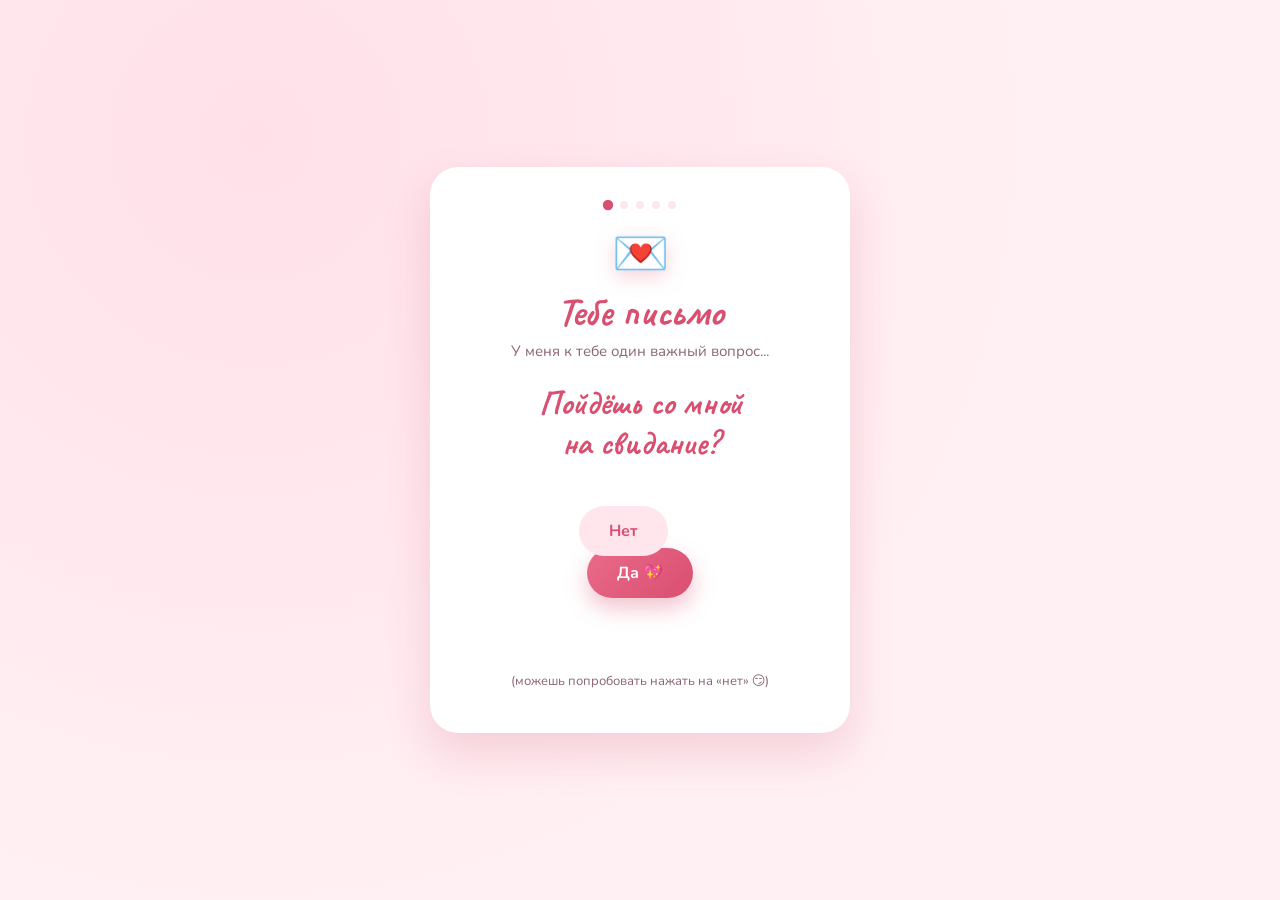
==== index.html @ 28c823e9 "Add 5-page dating invitation website Single-page flow: yes/no question with a dodging "no" button, a" ====
<!DOCTYPE html>
<html lang="ru">
<head>
<meta charset="UTF-8">
<meta name="viewport" content="width=device-width, initial-scale=1.0, maximum-scale=1, user-scalable=no">
<title>Приглашение на свидание 💌</title>
<link rel="preconnect" href="https://fonts.googleapis.com">
<link rel="preconnect" href="https://fonts.gstatic.com" crossorigin>
<link href="https://fonts.googleapis.com/css2?family=Nunito:wght@400;600;700;800&family=Caveat:wght@600;700&display=swap" rel="stylesheet">
<link rel="stylesheet" href="css/style.css">
</head>
<body>

<div class="hearts-bg" id="heartsBg" aria-hidden="true"></div>

<main class="card">

  <div class="progress" id="progress" aria-hidden="true">
    <span class="dot" data-step="1"></span>
    <span class="dot" data-step="2"></span>
    <span class="dot" data-step="3"></span>
    <span class="dot" data-step="4"></span>
    <span class="dot" data-step="5"></span>
  </div>

  <!-- Экран 1 -->
  <section class="screen active" id="screen-1">
    <div class="badge">💌</div>
    <h1>Тебе письмо</h1>
    <p class="subtitle">У меня к тебе один важный вопрос...</p>
    <h2 class="question">Пойдёшь со мной<br>на свидание?</h2>

    <div class="answer-zone" id="answerZone">
      <button class="btn btn-yes" id="btnYes" type="button">Да&nbsp;💖</button>
      <button class="btn btn-no" id="btnNo" type="button">Нет</button>
    </div>
    <p class="hint">(можешь попробовать нажать на «нет» 😏)</p>
  </section>

  <!-- Экран 2 -->
  <section class="screen" id="screen-2">
    <div class="emoji-big">🥰</div>
    <h2>Я и не сомневался!</h2>
    <p class="subtitle">Знал, что ты согласишься :)</p>
    <button class="btn btn-primary" id="toStep3" type="button">Дальше →</button>
  </section>

  <!-- Экран 3 -->
  <section class="screen" id="screen-3">
    <div class="emoji-big">📅</div>
    <h2>Когда встречаемся?</h2>
    <p class="subtitle">Выбери дату и время, которые тебе удобны</p>

    <div class="field">
      <label for="dateInput">Дата</label>
      <input type="date" id="dateInput">
    </div>
    <div class="field">
      <label for="timeInput">Время</label>
      <input type="time" id="timeInput">
    </div>

    <button class="btn btn-primary" id="toStep4" type="button" disabled>Дальше →</button>
  </section>

  <!-- Экран 4 -->
  <section class="screen" id="screen-4">
    <div class="emoji-big">🍽️</div>
    <h2>Чем займёмся?</h2>
    <p class="subtitle">Можно выбрать сразу несколько вариантов</p>

    <div class="options-grid" id="optionsGrid">
      <button class="option-card" data-value="Погулять" type="button">
        <span class="option-emoji">🚶‍♀️</span>
        <span>Погулять</span>
      </button>
      <button class="option-card" data-value="Пицца" type="button">
        <span class="option-emoji">🍕</span>
        <span>Пицца</span>
      </button>
      <button class="option-card" data-value="Роллы" type="button">
        <span class="option-emoji">🍣</span>
        <span>Роллы</span>
      </button>
      <button class="option-card" data-value="Хинкали" type="button">
        <span class="option-emoji">🥟</span>
        <span>Хинкали</span>
      </button>
    </div>

    <button class="btn btn-primary" id="toStep5" type="button" disabled>Дальше →</button>
  </section>

  <!-- Экран 5 -->
  <section class="screen" id="screen-5">
    <div class="emoji-big">💞</div>
    <h2>Очень скучаю...</h2>
    <p class="subtitle">Скоро увидимся!</p>
    <div class="summary" id="summary"></div>
    <p class="footer-note">Считаю дни до нашей встречи 💌</p>
  </section>

</main>

<script src="js/script.js"></script>
</body>
</html>
---- css/style.css ----
:root {
  --bg-1: #fff0f3;
  --bg-2: #ffe0e9;
  --rose-600: #d94f70;
  --rose-500: #ea6a8a;
  --rose-400: #f592a9;
  --rose-100: #ffe6ec;
  --plum: #4a2c3a;
  --plum-soft: #8a6673;
  --white: #ffffff;
  --shadow: 0 20px 45px rgba(200, 60, 100, 0.18);
}

* {
  box-sizing: border-box;
}

html, body {
  height: 100%;
}

body {
  margin: 0;
  min-height: 100vh;
  display: flex;
  align-items: center;
  justify-content: center;
  font-family: "Nunito", system-ui, sans-serif;
  color: var(--plum);
  background: radial-gradient(circle at 20% 15%, var(--bg-2), var(--bg-1) 60%);
  overflow-x: hidden;
  padding: 24px 16px;
}

/* ---------- floating hearts background ---------- */
.hearts-bg {
  position: fixed;
  inset: 0;
  pointer-events: none;
  overflow: hidden;
  z-index: 0;
}

.floating-heart {
  position: absolute;
  bottom: -10%;
  font-size: 20px;
  opacity: 0.35;
  color: var(--rose-400);
  animation-name: floatUp;
  animation-timing-function: ease-in;
  animation-iteration-count: infinite;
  will-change: transform, opacity;
}

@keyframes floatUp {
  0% {
    transform: translateY(0) translateX(0) rotate(0deg);
    opacity: 0;
  }
  10% {
    opacity: 0.45;
  }
  90% {
    opacity: 0.25;
  }
  100% {
    transform: translateY(-115vh) translateX(var(--drift, 20px)) rotate(25deg);
    opacity: 0;
  }
}

/* ---------- card ---------- */
.card {
  position: relative;
  z-index: 1;
  width: 100%;
  max-width: 420px;
  background: var(--white);
  border-radius: 28px;
  box-shadow: var(--shadow);
  padding: 34px 28px 30px;
  display: flex;
  flex-direction: column;
  overflow: hidden;
}

/* ---------- progress dots ---------- */
.progress {
  display: flex;
  justify-content: center;
  gap: 8px;
  margin-bottom: 22px;
}

.progress .dot {
  width: 8px;
  height: 8px;
  border-radius: 50%;
  background: var(--rose-100);
  transition: background 0.3s ease, transform 0.3s ease;
}

.progress .dot.done {
  background: var(--rose-500);
}

.progress .dot.current {
  background: var(--rose-600);
  transform: scale(1.3);
}

/* ---------- screens ---------- */
.screen {
  display: none;
  flex-direction: column;
  align-items: center;
  justify-content: center;
  text-align: center;
  flex: 1;
  animation: fadeSlideIn 0.45s ease both;
}

.screen.active {
  display: flex;
}

@keyframes fadeSlideIn {
  from {
    opacity: 0;
    transform: translateY(14px);
  }
  to {
    opacity: 1;
    transform: translateY(0);
  }
}

.badge,
.emoji-big {
  font-size: 46px;
  line-height: 1;
  margin-bottom: 10px;
  filter: drop-shadow(0 6px 10px rgba(217, 79, 112, 0.25));
}

h1 {
  font-family: "Caveat", cursive;
  font-size: 40px;
  margin: 0 0 4px;
  color: var(--rose-600);
}

h2 {
  font-size: 22px;
  margin: 6px 0 6px;
  color: var(--plum);
}

.question {
  font-family: "Caveat", cursive;
  font-size: 34px;
  color: var(--rose-600);
  margin: 4px 0 26px;
  line-height: 1.15;
}

.subtitle {
  color: var(--plum-soft);
  font-size: 15px;
  margin: 0 0 18px;
}

.hint {
  margin-top: 14px;
  font-size: 13px;
  color: var(--plum-soft);
}

.footer-note {
  margin-top: 18px;
  font-size: 14px;
  color: var(--plum-soft);
}

/* ---------- buttons ---------- */
.btn {
  border: none;
  cursor: pointer;
  font-family: inherit;
  font-weight: 700;
  font-size: 16px;
  border-radius: 999px;
  padding: 14px 30px;
  transition: transform 0.15s ease, box-shadow 0.15s ease, background 0.2s ease;
}

.btn:active {
  transform: scale(0.96);
}

.btn-primary {
  margin-top: 26px;
  background: linear-gradient(135deg, var(--rose-500), var(--rose-600));
  color: #fff;
  box-shadow: 0 10px 22px rgba(217, 79, 112, 0.35);
  width: 100%;
}

.btn-primary:disabled {
  background: var(--rose-100);
  color: #c9a6b1;
  box-shadow: none;
  cursor: not-allowed;
}

.btn-primary:not(:disabled):hover {
  transform: translateY(-2px);
  box-shadow: 0 14px 26px rgba(217, 79, 112, 0.42);
}

/* ---------- answer zone (screen 1) ---------- */
.answer-zone {
  position: relative;
  width: 100%;
  height: 170px;
  display: flex;
  align-items: center;
  justify-content: center;
  gap: 16px;
}

.btn-yes {
  background: linear-gradient(135deg, var(--rose-500), var(--rose-600));
  color: #fff;
  box-shadow: 0 10px 22px rgba(217, 79, 112, 0.35);
  position: relative;
  z-index: 2;
}

.btn-yes:hover {
  transform: translateY(-2px) scale(1.04);
}

.btn-no {
  background: var(--rose-100);
  color: var(--rose-600);
  position: absolute;
  z-index: 3;
  touch-action: none;
}

/* ---------- date/time fields ---------- */
.field {
  width: 100%;
  text-align: left;
  margin-bottom: 14px;
}

.field label {
  display: block;
  font-size: 13px;
  font-weight: 700;
  color: var(--plum-soft);
  margin-bottom: 6px;
}

.field input {
  width: 100%;
  font-family: inherit;
  font-size: 16px;
  color: var(--plum);
  padding: 12px 14px;
  border-radius: 14px;
  border: 2px solid var(--rose-100);
  background: var(--bg-1);
  outline: none;
  transition: border-color 0.2s ease;
}

.field input:focus {
  border-color: var(--rose-400);
}

/* ---------- option cards (screen 4) ---------- */
.options-grid {
  width: 100%;
  display: grid;
  grid-template-columns: 1fr 1fr;
  gap: 12px;
  margin-bottom: 20px;
}

.option-card {
  display: flex;
  flex-direction: column;
  align-items: center;
  gap: 6px;
  padding: 18px 10px;
  border-radius: 18px;
  border: 2px solid var(--rose-100);
  background: var(--bg-1);
  color: var(--plum);
  font-family: inherit;
  font-weight: 700;
  font-size: 14px;
  cursor: pointer;
  transition: border-color 0.2s ease, background 0.2s ease, transform 0.15s ease;
}

.option-card .option-emoji {
  font-size: 26px;
}

.option-card:hover {
  transform: translateY(-2px);
}

.option-card.selected {
  border-color: var(--rose-500);
  background: var(--rose-100);
  color: var(--rose-600);
}

/* ---------- summary (screen 5) ---------- */
.summary {
  width: 100%;
  background: var(--bg-1);
  border-radius: 16px;
  padding: 16px 18px;
  margin: 6px 0 4px;
  font-size: 15px;
  line-height: 1.6;
  color: var(--plum);
  text-align: left;
}

.summary strong {
  color: var(--rose-600);
}

@media (max-width: 380px) {
  .card {
    padding: 26px 18px 24px;
  }
  .question {
    font-size: 28px;
  }
}
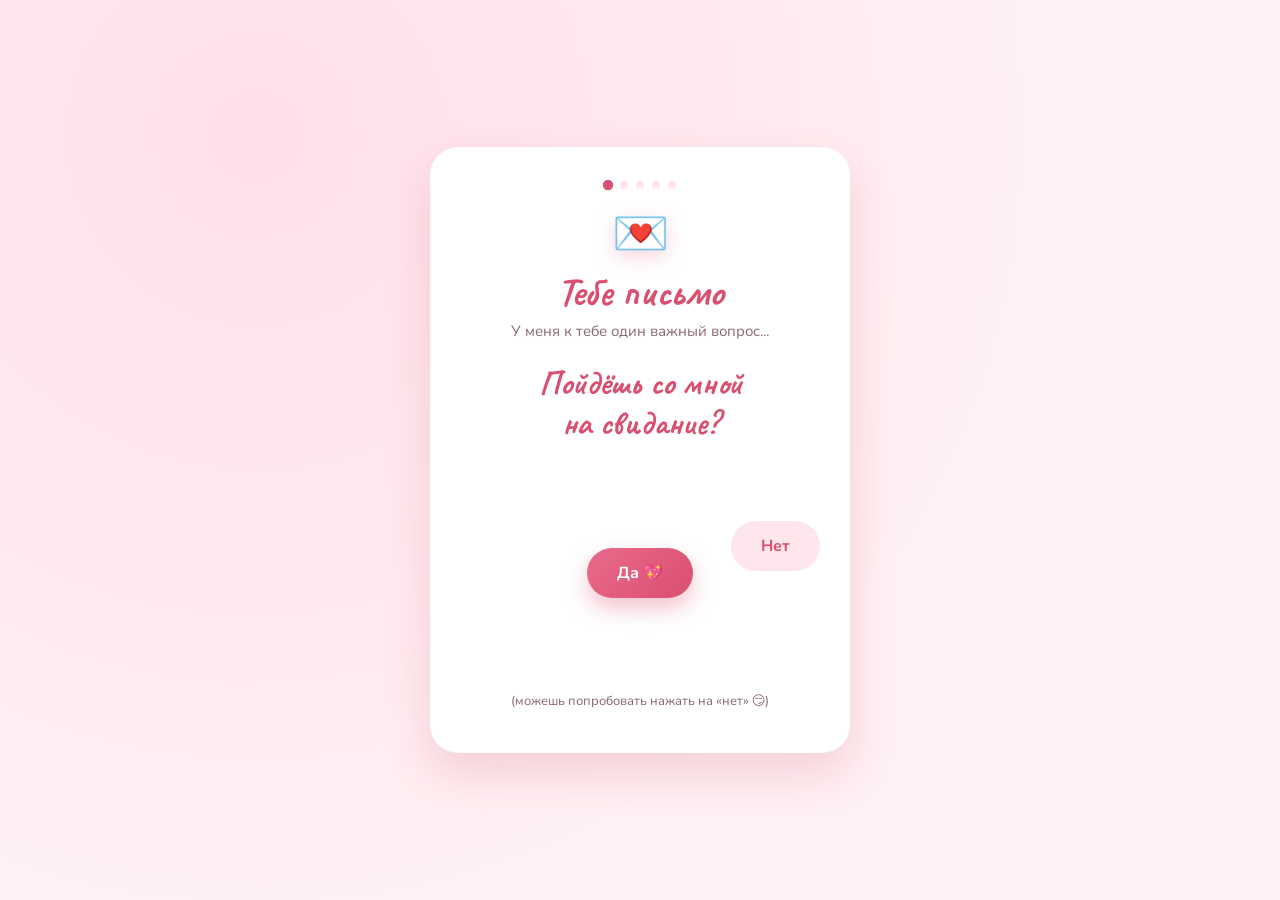
==== commit 8dac0adc: "Add email/copy delivery and a corgi illustration to final screen Final screen now offers a mailto bu" ====
--- a/index.html
+++ b/index.html
@@ -96,8 +96,37 @@
     <div class="emoji-big">💞</div>
     <h2>Очень скучаю...</h2>
     <p class="subtitle">Скоро увидимся!</p>
+
+    <svg class="corgi" viewBox="0 0 160 140" role="img" aria-label="Маленькая корги">
+      <ellipse cx="80" cy="132" rx="44" ry="6" fill="#f6d3dc"/>
+      <ellipse cx="128" cy="88" rx="13" ry="16" fill="#e3a765"/>
+      <polygon points="42,26 58,2 66,38" fill="#e3a765"/>
+      <polygon points="48,24 58,10 62,32" fill="#f8d6b0"/>
+      <polygon points="118,26 102,2 94,38" fill="#e3a765"/>
+      <polygon points="112,24 102,10 98,32" fill="#f8d6b0"/>
+      <ellipse cx="65" cy="122" rx="10" ry="8" fill="#fff"/>
+      <ellipse cx="95" cy="122" rx="10" ry="8" fill="#fff"/>
+      <ellipse cx="80" cy="80" rx="47" ry="44" fill="#e3a765"/>
+      <ellipse cx="80" cy="100" rx="25" ry="26" fill="#fdf6ee"/>
+      <ellipse cx="58" cy="80" rx="6" ry="4" fill="#f3a6b8" opacity="0.55"/>
+      <ellipse cx="102" cy="80" rx="6" ry="4" fill="#f3a6b8" opacity="0.55"/>
+      <circle cx="65" cy="70" r="4" fill="#3b2a20"/>
+      <circle cx="95" cy="70" r="4" fill="#3b2a20"/>
+      <circle cx="63.3" cy="68.3" r="1.3" fill="#fff"/>
+      <circle cx="93.3" cy="68.3" r="1.3" fill="#fff"/>
+      <ellipse cx="80" cy="90" rx="16" ry="12" fill="#fdf6ee"/>
+      <ellipse cx="80" cy="85" rx="5" ry="4" fill="#3b2a20"/>
+      <path d="M72 93 Q80 99 88 93" stroke="#3b2a20" stroke-width="2" fill="none" stroke-linecap="round"/>
+    </svg>
+
     <div class="summary" id="summary"></div>
     <p class="footer-note">Считаю дни до нашей встречи 💌</p>
+
+    <div class="send-actions">
+      <button class="btn btn-primary" id="sendMailBtn" type="button">Отправить мне 💌</button>
+      <button class="btn btn-secondary" id="copyBtn" type="button">Скопировать текст</button>
+      <span class="copy-feedback" id="copyFeedback"></span>
+    </div>
   </section>
 
 </main>
--- a/css/style.css
+++ b/css/style.css
@@ -223,7 +223,7 @@
 .answer-zone {
   position: relative;
   width: 100%;
-  height: 170px;
+  height: 210px;
   display: flex;
   align-items: center;
   justify-content: center;
@@ -322,6 +322,61 @@
   color: var(--rose-600);
 }
 
+/* ---------- corgi (screen 5) ---------- */
+.corgi {
+  width: 110px;
+  height: auto;
+  margin: 2px 0 10px;
+  animation: corgiBreathe 2.6s ease-in-out infinite;
+}
+
+@keyframes corgiBreathe {
+  0%, 100% {
+    transform: translateY(0) scale(1);
+  }
+  50% {
+    transform: translateY(-3px) scale(1.02);
+  }
+}
+
+/* ---------- send actions (screen 5) ---------- */
+.send-actions {
+  width: 100%;
+  display: flex;
+  flex-direction: column;
+  align-items: center;
+  gap: 10px;
+  margin-top: 18px;
+}
+
+.send-actions .btn-primary {
+  margin-top: 0;
+}
+
+.btn-secondary {
+  width: 100%;
+  background: var(--bg-1);
+  color: var(--rose-600);
+  border: 2px solid var(--rose-100);
+}
+
+.btn-secondary:hover {
+  border-color: var(--rose-400);
+}
+
+.copy-feedback {
+  min-height: 16px;
+  font-size: 13px;
+  font-weight: 700;
+  color: var(--rose-600);
+  opacity: 0;
+  transition: opacity 0.25s ease;
+}
+
+.copy-feedback.visible {
+  opacity: 1;
+}
+
 /* ---------- summary (screen 5) ---------- */
 .summary {
   width: 100%;
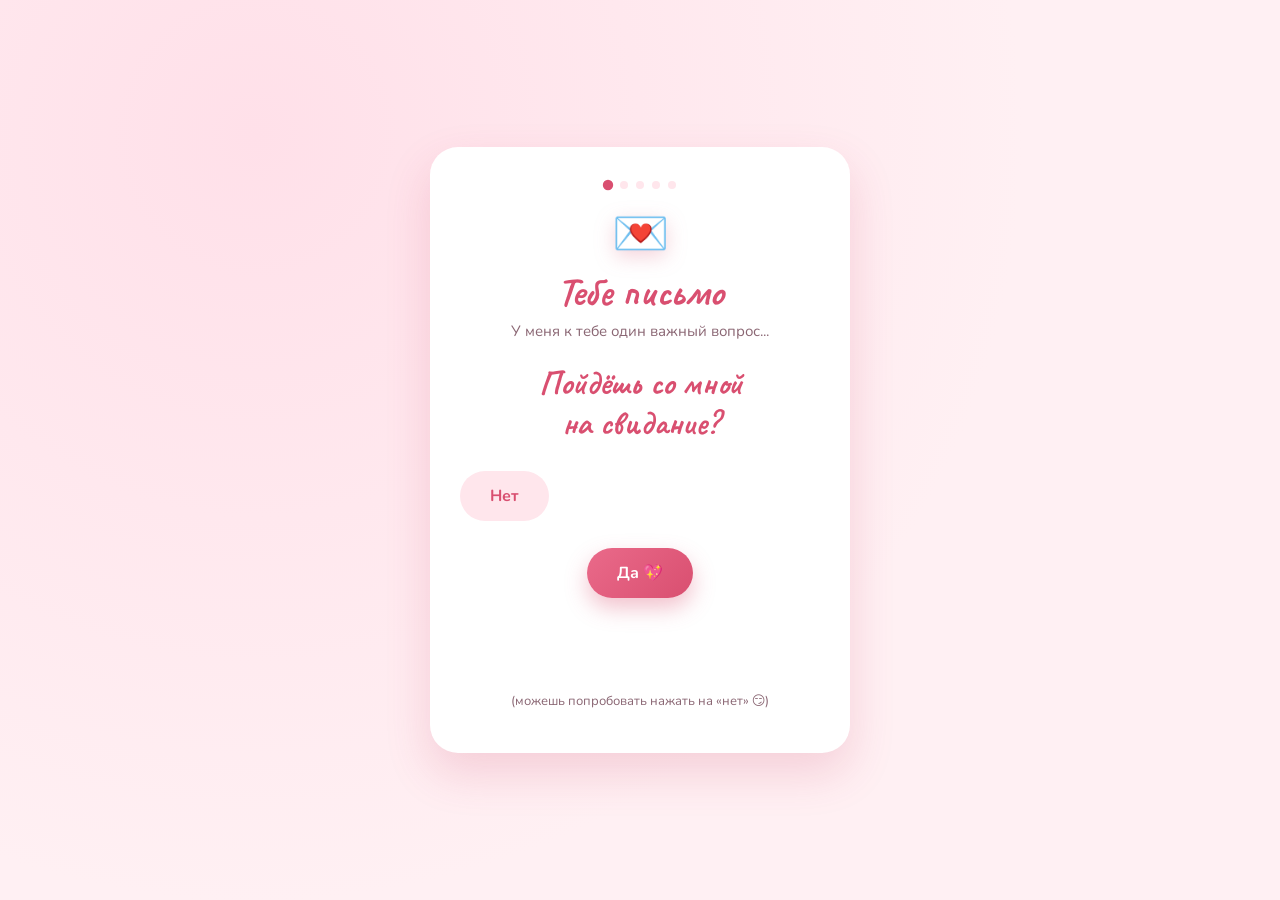
==== commit 9568e2db: "Auto-send date/time/activities to Telegram on the final screen Replaces the manual "email me" button" ====
--- a/index.html
+++ b/index.html
@@ -122,9 +122,10 @@
     <div class="summary" id="summary"></div>
     <p class="footer-note">Считаю дни до нашей встречи 💌</p>
 
+    <p class="send-status" id="sendStatus">Отправляю тебе весточку...</p>
+
     <div class="send-actions">
-      <button class="btn btn-primary" id="sendMailBtn" type="button">Отправить мне 💌</button>
-      <button class="btn btn-secondary" id="copyBtn" type="button">Скопировать текст</button>
+      <button class="btn btn-secondary" id="copyBtn" type="button">Скопировать текст на всякий случай</button>
       <span class="copy-feedback" id="copyFeedback"></span>
     </div>
   </section>
--- a/css/style.css
+++ b/css/style.css
@@ -339,6 +339,40 @@
   }
 }
 
+/* ---------- send status (screen 5) ---------- */
+.send-status {
+  margin: 14px 0 0;
+  font-size: 13px;
+  font-weight: 700;
+  color: var(--plum-soft);
+  display: flex;
+  align-items: center;
+  gap: 6px;
+}
+
+.send-status.ok {
+  color: var(--rose-600);
+}
+
+.send-status.error {
+  color: #b04a5a;
+}
+
+.send-status .spinner {
+  width: 12px;
+  height: 12px;
+  border-radius: 50%;
+  border: 2px solid var(--rose-100);
+  border-top-color: var(--rose-500);
+  animation: spin 0.8s linear infinite;
+}
+
+@keyframes spin {
+  to {
+    transform: rotate(360deg);
+  }
+}
+
 /* ---------- send actions (screen 5) ---------- */
 .send-actions {
   width: 100%;
@@ -346,11 +380,7 @@
   flex-direction: column;
   align-items: center;
   gap: 10px;
-  margin-top: 18px;
-}
-
-.send-actions .btn-primary {
-  margin-top: 0;
+  margin-top: 10px;
 }
 
 .btn-secondary {
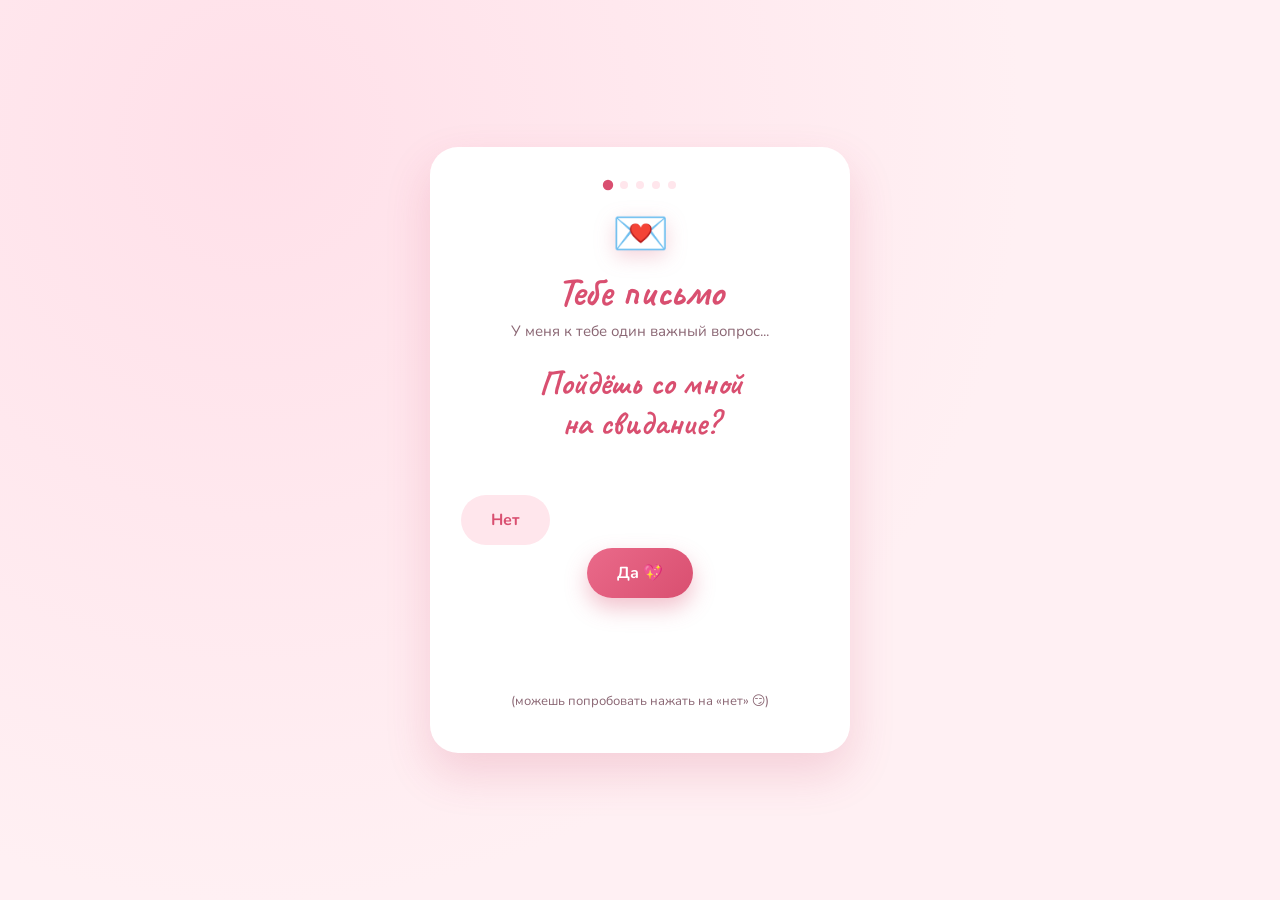
==== commit e96da60d: "Load screen-4 activities and Telegram target from shared config Renders the activity cards dynamical" ====
--- a/index.html
+++ b/index.html
@@ -69,24 +69,7 @@
     <h2>Чем займёмся?</h2>
     <p class="subtitle">Можно выбрать сразу несколько вариантов</p>
 
-    <div class="options-grid" id="optionsGrid">
-      <button class="option-card" data-value="Погулять" type="button">
-        <span class="option-emoji">🚶‍♀️</span>
-        <span>Погулять</span>
-      </button>
-      <button class="option-card" data-value="Пицца" type="button">
-        <span class="option-emoji">🍕</span>
-        <span>Пицца</span>
-      </button>
-      <button class="option-card" data-value="Роллы" type="button">
-        <span class="option-emoji">🍣</span>
-        <span>Роллы</span>
-      </button>
-      <button class="option-card" data-value="Хинкали" type="button">
-        <span class="option-emoji">🥟</span>
-        <span>Хинкали</span>
-      </button>
-    </div>
+    <div class="options-grid" id="optionsGrid"></div>
 
     <button class="btn btn-primary" id="toStep5" type="button" disabled>Дальше →</button>
   </section>
@@ -132,6 +115,7 @@
 
 </main>
 
+<script src="js/config.js"></script>
 <script src="js/script.js"></script>
 </body>
 </html>
